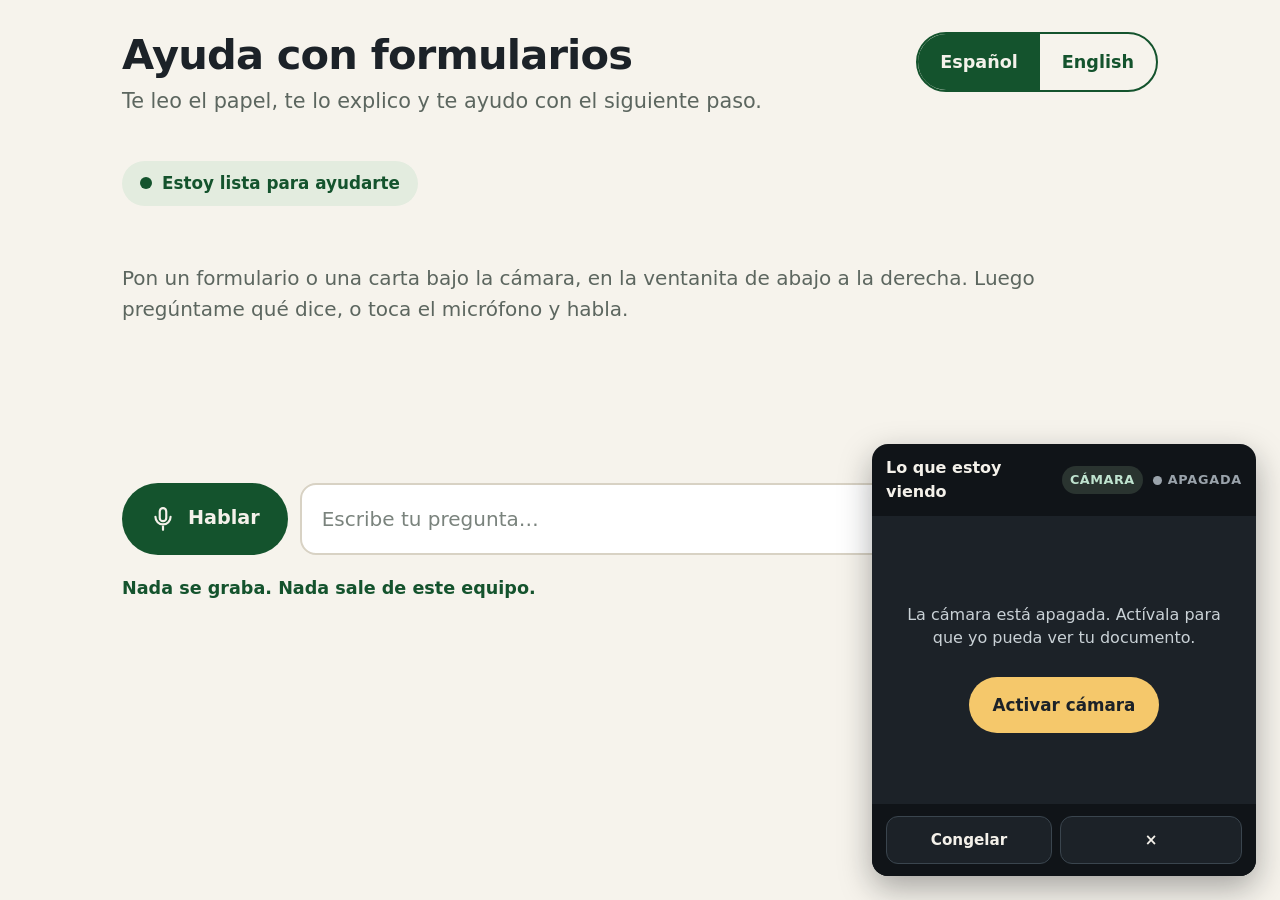
==== apps/kiosk-intercambio/index.html @ de077e96 "Initial monorepo: Intercambio kiosk prototype (agent + PiP), Shop/Nonprofit stubs, agent-backend ske" ====
<!DOCTYPE html>
<html lang="es">
<head>
<meta charset="utf-8">
<meta name="viewport" content="width=device-width, initial-scale=1">
<title>Intercambio — Ayuda con formularios</title>
<link rel="stylesheet" href="../../packages/shared-ui/pip.css">
<link rel="stylesheet" href="../../packages/shared-ui/agent.css">
<link rel="stylesheet" href="styles.css">
</head>
<body>
<main class="kiosk">
  <header class="kiosk-header">
    <div>
      <h1 data-i18n="title">Ayuda con formularios</h1>
      <p class="subtitle" data-i18n="subtitle">Te leo el papel, te lo explico y te ayudo con el siguiente paso.</p>
    </div>
    <div class="lang-toggle" role="group" aria-label="Idioma / Language">
      <button type="button" id="lang-es" aria-pressed="true">Español</button>
      <button type="button" id="lang-en" aria-pressed="false">English</button>
    </div>
  </header>

  <section class="agent" aria-label="Agente / Agent">
    <p class="agent-status" data-state="idle" id="status">
      <span class="dot" aria-hidden="true"></span>
      <span id="status-text" data-i18n="status_idle">Estoy lista para ayudarte</span>
    </p>

    <div class="chat" id="chat" aria-live="polite">
      <p class="chat-empty" id="chat-empty" data-i18n="chat_empty">Pon un formulario o una carta bajo la cámara, en la ventanita de abajo a la derecha. Luego pregúntame qué dice, o toca el micrófono y habla.</p>
    </div>

    <p class="voice-note" id="voice-note" hidden></p>

    <form class="composer" id="composer">
      <button type="button" class="mic-button" id="mic" aria-pressed="false">
        <svg viewBox="0 0 24 24" fill="none" stroke="currentColor" stroke-width="2" stroke-linecap="round" stroke-linejoin="round" aria-hidden="true"><rect x="9" y="2" width="6" height="12" rx="3"/><path d="M5 10a7 7 0 0 0 14 0"/><path d="M12 19v3"/></svg>
        <span data-i18n="mic_talk">Hablar</span>
      </button>
      <label class="visually-hidden" for="input" data-i18n="input_label">Escribe tu pregunta</label>
      <input id="input" type="text" autocomplete="off" data-i18n-placeholder="input_placeholder" placeholder="Escribe tu pregunta…">
      <button type="submit" class="send-button" data-i18n="send">Enviar</button>
    </form>

    <p class="privacy" data-i18n="privacy">Nada se graba. Nada sale de este equipo.</p>
  </section>
</main>

<!-- Picture-in-Picture: what the agent is seeing -->
<aside class="pip" id="pip" aria-label="Lo que estoy viendo">
  <div class="pip-header" id="pip-header">
    <span class="pip-title" data-i18n="pip_title">Lo que estoy viendo</span>
    <span class="pip-badge" data-i18n="pip_source">Cámara</span>
    <span class="pip-live is-off" id="pip-live" data-i18n="pip_off">Apagada</span>
  </div>
  <div class="pip-body" id="pip-body">
    <video id="pip-video" autoplay playsinline muted hidden></video>
    <canvas id="pip-canvas" aria-hidden="true"></canvas>
    <div class="pip-empty" id="pip-empty">
      <p data-i18n="pip_empty">La cámara está apagada. Actívala para que yo pueda ver tu documento.</p>
      <button type="button" class="pip-enable" id="pip-enable" data-i18n="pip_enable">Activar cámara</button>
    </div>
  </div>
  <div class="pip-controls">
    <button type="button" id="pip-freeze" disabled data-i18n="pip_freeze">Congelar</button>
    <button type="button" class="pip-close" id="pip-close" aria-label="Ocultar ventana / Hide window">×</button>
  </div>
</aside>
<button type="button" class="pip-restore" id="pip-restore" hidden data-i18n="pip_restore">Mostrar lo que veo</button>

<script src="app.js"></script>
</body>
</html>
---- packages/shared-ui/pip.css ----
/* Picture-in-Picture: what the agent is seeing.
   Shared by all kiosks. Small by default, bottom-right, always on top.
   Tap to expand full-screen; tap again to shrink. */

.pip {
  position: fixed;
  right: 24px;
  bottom: 24px;
  width: min(30vw, 420px);
  z-index: 40;
  background: #101418;
  color: #f4f1ea;
  border-radius: 16px;
  overflow: hidden;
  box-shadow: 0 12px 32px rgba(16, 20, 24, 0.35);
  cursor: pointer;
}

.pip-header {
  display: flex;
  align-items: center;
  gap: 10px;
  padding: 12px 14px;
  font-size: 1rem;
  font-weight: 700;
}

.pip-header .pip-title { flex: 1; }

.pip-badge {
  font-size: 0.8rem;
  font-weight: 700;
  letter-spacing: 0.04em;
  text-transform: uppercase;
  padding: 4px 8px;
  border-radius: 999px;
  background: #2a3430;
  color: #bfe3cf;
  white-space: nowrap;
}

.pip-live {
  display: inline-flex;
  align-items: center;
  gap: 6px;
  font-size: 0.8rem;
  font-weight: 700;
  letter-spacing: 0.06em;
  text-transform: uppercase;
  color: #7ddba0;
}

.pip-live::before {
  content: "";
  width: 9px;
  height: 9px;
  border-radius: 50%;
  background: #34c759;
}

.pip-live.is-frozen { color: #f5c86b; }
.pip-live.is-frozen::before { background: #f5c86b; }
.pip-live.is-off { color: #9aa3ab; }
.pip-live.is-off::before { background: #9aa3ab; }

.pip-body {
  position: relative;
  aspect-ratio: 4 / 3;
  background: #1c2228;
}

.pip-body video,
.pip-body canvas {
  position: absolute;
  inset: 0;
  width: 100%;
  height: 100%;
  object-fit: cover;
}

.pip-body canvas { display: none; }
.pip.is-frozen .pip-body canvas { display: block; }
.pip.is-frozen .pip-body video { visibility: hidden; }

.pip-empty {
  position: absolute;
  inset: 0;
  display: flex;
  flex-direction: column;
  align-items: center;
  justify-content: center;
  gap: 12px;
  padding: 20px;
  text-align: center;
  color: #c9d1d6;
  font-size: 1rem;
  line-height: 1.45;
}

.pip-empty[hidden] { display: none; }

.pip-controls {
  display: flex;
  gap: 8px;
  padding: 12px 14px;
  background: #101418;
}

.pip-controls button {
  flex: 1;
  min-height: 48px;
  border: 1px solid #3a454e;
  border-radius: 12px;
  background: #1c2228;
  color: #f4f1ea;
  font: inherit;
  font-size: 0.95rem;
  font-weight: 600;
  cursor: pointer;
}

.pip-controls button:hover { background: #262e35; }
.pip-controls button:focus-visible { outline: 3px solid #f5c86b; outline-offset: 2px; }

.pip-close {
  flex: 0 0 auto;
  min-width: 48px;
  padding: 0 14px;
  font-size: 1.25rem;
  line-height: 1;
}

.pip.is-expanded {
  right: 0;
  bottom: 0;
  width: 100vw;
  height: 100dvh;
  border-radius: 0;
}

.pip.is-expanded .pip-body { aspect-ratio: auto; height: calc(100dvh - 130px); }
.pip.is-expanded .pip-body video,
.pip.is-expanded .pip-body canvas { object-fit: contain; background: #000; }

.pip.is-hidden { display: none; }

.pip-restore {
  position: fixed;
  right: 24px;
  bottom: 24px;
  z-index: 40;
  min-height: 56px;
  padding: 0 20px;
  border: none;
  border-radius: 999px;
  background: #101418;
  color: #f4f1ea;
  font: inherit;
  font-size: 1rem;
  font-weight: 700;
  cursor: pointer;
  box-shadow: 0 12px 32px rgba(16, 20, 24, 0.35);
}

.pip-restore[hidden] { display: none; }
.pip-restore:focus-visible { outline: 3px solid #f5c86b; outline-offset: 2px; }
---- packages/shared-ui/agent.css ----
/* Agent main view: status, conversation, controls.
   Shared by all kiosks. Page layout and palette live in each app. */

.agent-status {
  display: inline-flex;
  align-items: center;
  gap: 10px;
  padding: 10px 18px;
  border-radius: 999px;
  font-size: 1.05rem;
  font-weight: 700;
}

.agent-status .dot {
  width: 12px;
  height: 12px;
  border-radius: 50%;
  background: currentColor;
}

.agent-status[data-state="listening"] .dot,
.agent-status[data-state="thinking"] .dot {
  animation: agent-pulse 1.1s ease-out infinite;
}

@keyframes agent-pulse {
  0% { transform: scale(1); opacity: 1; }
  50% { transform: scale(1.6); opacity: 0.55; }
  100% { transform: scale(1); opacity: 1; }
}

.chat {
  display: flex;
  flex-direction: column;
  gap: 16px;
  overflow-y: auto;
}

.chat-message {
  max-width: 46ch;
  padding: 16px 20px;
  border-radius: 16px;
  font-size: 1.25rem;
  line-height: 1.55;
}

.chat-message.user {
  align-self: flex-end;
  background: #14532d;
  color: #f4f1ea;
  border-bottom-right-radius: 4px;
}

.chat-message.agent {
  align-self: flex-start;
  background: #ffffff;
  color: #1c2228;
  border: 1px solid #d8d2c4;
  border-bottom-left-radius: 4px;
}

.chat-message .who {
  display: block;
  margin-bottom: 6px;
  font-size: 0.85rem;
  font-weight: 700;
  letter-spacing: 0.05em;
  text-transform: uppercase;
  opacity: 0.75;
}

.chat-empty {
  color: #5c665f;
  font-size: 1.25rem;
  line-height: 1.55;
}

.mic-button {
  display: inline-flex;
  align-items: center;
  justify-content: center;
  gap: 12px;
  min-height: 72px;
  min-width: 72px;
  padding: 0 28px;
  border: none;
  border-radius: 999px;
  background: #14532d;
  color: #f4f1ea;
  font: inherit;
  font-size: 1.2rem;
  font-weight: 700;
  cursor: pointer;
}

.mic-button:hover { background: #0f4023; }
.mic-button:focus-visible { outline: 3px solid #f5c86b; outline-offset: 3px; }
.mic-button[aria-pressed="true"] { background: #b3261e; }
.mic-button:disabled { background: #8a938c; cursor: not-allowed; }

.mic-button svg { width: 26px; height: 26px; flex: none; }

.lang-toggle {
  display: inline-flex;
  border: 2px solid #14532d;
  border-radius: 999px;
  overflow: hidden;
}

.lang-toggle button {
  min-height: 56px;
  padding: 0 22px;
  border: none;
  background: transparent;
  color: #14532d;
  font: inherit;
  font-size: 1.1rem;
  font-weight: 700;
  cursor: pointer;
}

.lang-toggle button[aria-pressed="true"] {
  background: #14532d;
  color: #f4f1ea;
}

.lang-toggle button:focus-visible { outline: 3px solid #f5c86b; outline-offset: 2px; }
---- apps/kiosk-intercambio/styles.css ----
/* Intercambio kiosk — page layout and palette.
   Shared PiP + agent styles live in packages/shared-ui/. */

:root {
  --ink: #1c2228;
  --paper: #f6f3ec;
  --green: #14532d;
  --green-dark: #0f4023;
  --amber: #f5c86b;
  --muted: #5c665f;
  --line: #d8d2c4;
}

* { box-sizing: border-box; }

html, body { margin: 0; padding: 0; }

body {
  background: var(--paper);
  color: var(--ink);
  font-family: system-ui, -apple-system, "Segoe UI", Roboto, sans-serif;
  font-size: 18px;
  line-height: 1.5;
}

::selection { background: var(--amber); color: var(--ink); }

:focus-visible { outline: 3px solid var(--amber); outline-offset: 2px; }

.visually-hidden {
  position: absolute;
  width: 1px; height: 1px;
  overflow: hidden;
  clip: rect(0 0 0 0);
  white-space: nowrap;
}

.kiosk {
  min-height: 100dvh;
  max-width: 1100px;
  margin: 0 auto;
  padding: 32px 32px 220px;
  display: flex;
  flex-direction: column;
  gap: 28px;
}

.kiosk-header {
  display: flex;
  align-items: flex-start;
  justify-content: space-between;
  gap: 24px;
  flex-wrap: wrap;
}

.kiosk-header h1 {
  margin: 0 0 8px;
  font-size: 2.6rem;
  line-height: 1.1;
  letter-spacing: -0.02em;
  text-wrap: balance;
}

.subtitle {
  margin: 0;
  font-size: 1.3rem;
  line-height: 1.45;
  color: var(--muted);
  max-width: 60ch;
}

.agent {
  display: flex;
  flex-direction: column;
  gap: 20px;
}

.agent-status { background: #e3ecdf; color: var(--green); align-self: flex-start; }
.agent-status[data-state="listening"] { background: #fdf0c8; color: #6b4d00; }
.agent-status[data-state="thinking"] { background: #e0e7f2; color: #1e3a6e; }
.agent-status[data-state="speaking"] { background: #e3ecdf; color: var(--green); }

.chat { min-height: 220px; }

.voice-note {
  margin: 0;
  padding: 14px 18px;
  border-radius: 12px;
  background: #fdf0c8;
  color: #6b4d00;
  font-size: 1.1rem;
  line-height: 1.5;
}

.composer {
  display: flex;
  gap: 12px;
  align-items: stretch;
  flex-wrap: wrap;
}

.composer input {
  flex: 1;
  min-width: 220px;
  min-height: 72px;
  padding: 0 20px;
  border: 2px solid var(--line);
  border-radius: 16px;
  background: #fff;
  color: var(--ink);
  font: inherit;
  font-size: 1.25rem;
}

.composer input::placeholder { color: #7a837d; }
.composer input:focus { border-color: var(--green); outline: none; }

.send-button {
  min-height: 72px;
  padding: 0 32px;
  border: none;
  border-radius: 999px;
  background: var(--green);
  color: #f4f1ea;
  font: inherit;
  font-size: 1.2rem;
  font-weight: 700;
  cursor: pointer;
}

.send-button:hover { background: var(--green-dark); }

.privacy {
  margin: 0;
  font-size: 1.1rem;
  font-weight: 700;
  color: var(--green);
}

.pip-enable {
  min-height: 56px;
  padding: 0 24px;
  border: none;
  border-radius: 999px;
  background: var(--amber);
  color: var(--ink);
  font: inherit;
  font-size: 1.05rem;
  font-weight: 700;
  cursor: pointer;
}

/* The PiP sits bottom-right over the page; leave room for it. */
@media (max-width: 700px) {
  .kiosk { padding: 20px 16px 300px; }
  .kiosk-header h1 { font-size: 2rem; }
  .subtitle { font-size: 1.15rem; }
  .chat-message { font-size: 1.15rem; }
  .composer input, .send-button, .mic-button { min-height: 64px; }
  .composer input { flex-basis: 100%; }
}
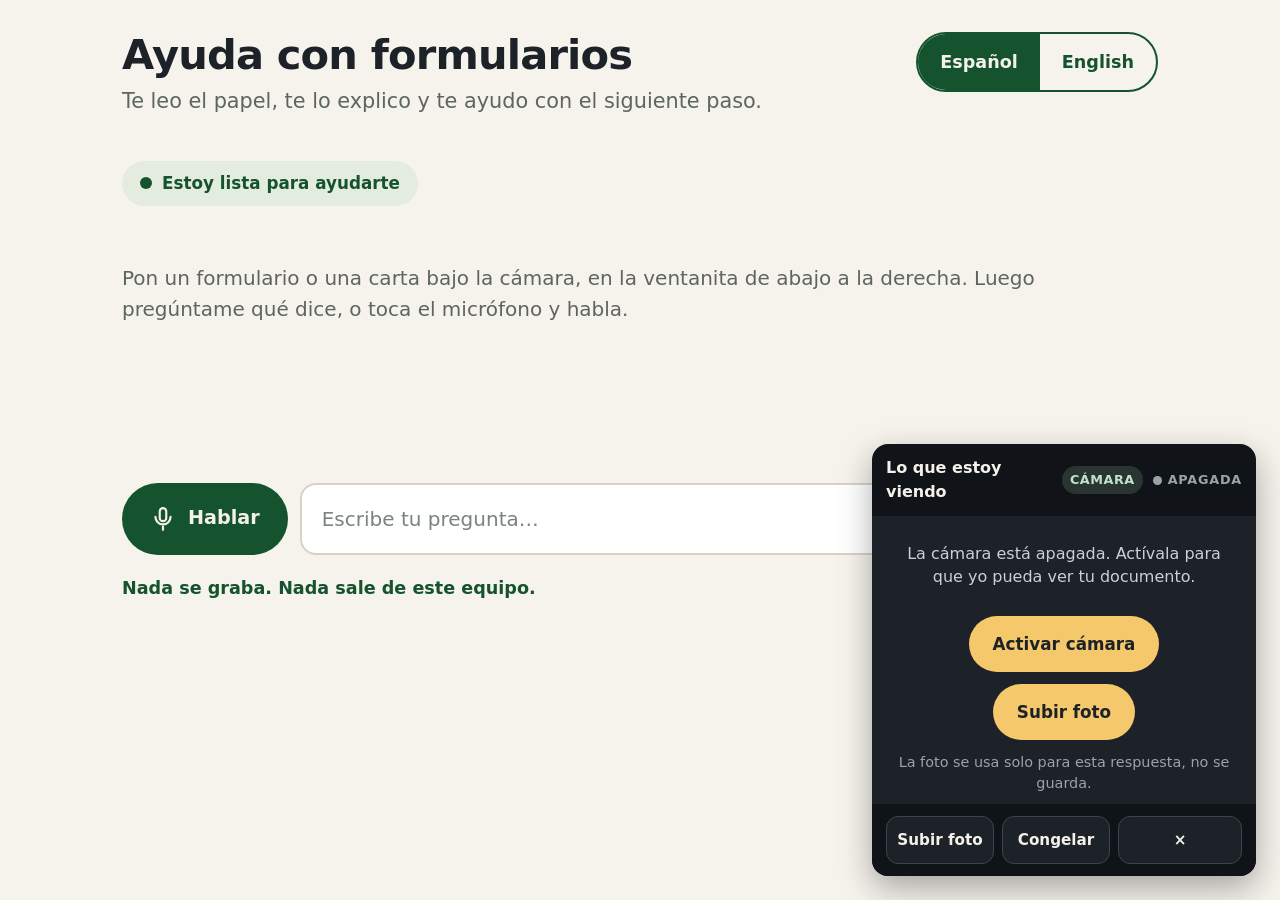
==== commit 54885ff5: "Wire backend to Ollama, add remote upload mode, concurrency guard (2), Cloudflare Tunnel setup for J" ====
--- a/apps/kiosk-intercambio/index.html
+++ b/apps/kiosk-intercambio/index.html
@@ -51,21 +51,26 @@
 <aside class="pip" id="pip" aria-label="Lo que estoy viendo">
   <div class="pip-header" id="pip-header">
     <span class="pip-title" data-i18n="pip_title">Lo que estoy viendo</span>
-    <span class="pip-badge" data-i18n="pip_source">Cámara</span>
+    <span class="pip-badge" id="pip-badge" data-i18n="pip_source">Cámara</span>
     <span class="pip-live is-off" id="pip-live" data-i18n="pip_off">Apagada</span>
   </div>
   <div class="pip-body" id="pip-body">
     <video id="pip-video" autoplay playsinline muted hidden></video>
+    <img id="pip-img" hidden alt="">
     <canvas id="pip-canvas" aria-hidden="true"></canvas>
     <div class="pip-empty" id="pip-empty">
       <p data-i18n="pip_empty">La cámara está apagada. Actívala para que yo pueda ver tu documento.</p>
       <button type="button" class="pip-enable" id="pip-enable" data-i18n="pip_enable">Activar cámara</button>
+      <button type="button" class="pip-enable pip-upload" id="pip-upload-empty" data-i18n="pip_upload">Subir foto</button>
+      <p class="pip-note" data-i18n="pip_upload_note">La foto se usa solo para esta respuesta, no se guarda.</p>
     </div>
   </div>
   <div class="pip-controls">
+    <button type="button" id="pip-upload" data-i18n="pip_upload">Subir foto</button>
     <button type="button" id="pip-freeze" disabled data-i18n="pip_freeze">Congelar</button>
     <button type="button" class="pip-close" id="pip-close" aria-label="Ocultar ventana / Hide window">×</button>
   </div>
+  <input type="file" id="pip-file" accept="image/*" hidden>
 </aside>
 <button type="button" class="pip-restore" id="pip-restore" hidden data-i18n="pip_restore">Mostrar lo que veo</button>
 
--- a/packages/shared-ui/pip.css
+++ b/packages/shared-ui/pip.css
@@ -70,13 +70,16 @@
 }
 
 .pip-body video,
-.pip-body canvas {
+.pip-body canvas,
+.pip-body img {
   position: absolute;
   inset: 0;
   width: 100%;
   height: 100%;
   object-fit: cover;
 }
+
+.pip-body img { object-fit: contain; background: #000; }
 
 .pip-body canvas { display: none; }
 .pip.is-frozen .pip-body canvas { display: block; }
@@ -98,6 +101,12 @@
 }
 
 .pip-empty[hidden] { display: none; }
+
+.pip-note {
+  margin: 0;
+  font-size: 0.9rem;
+  color: #9aa3ab;
+}
 
 .pip-controls {
   display: flex;
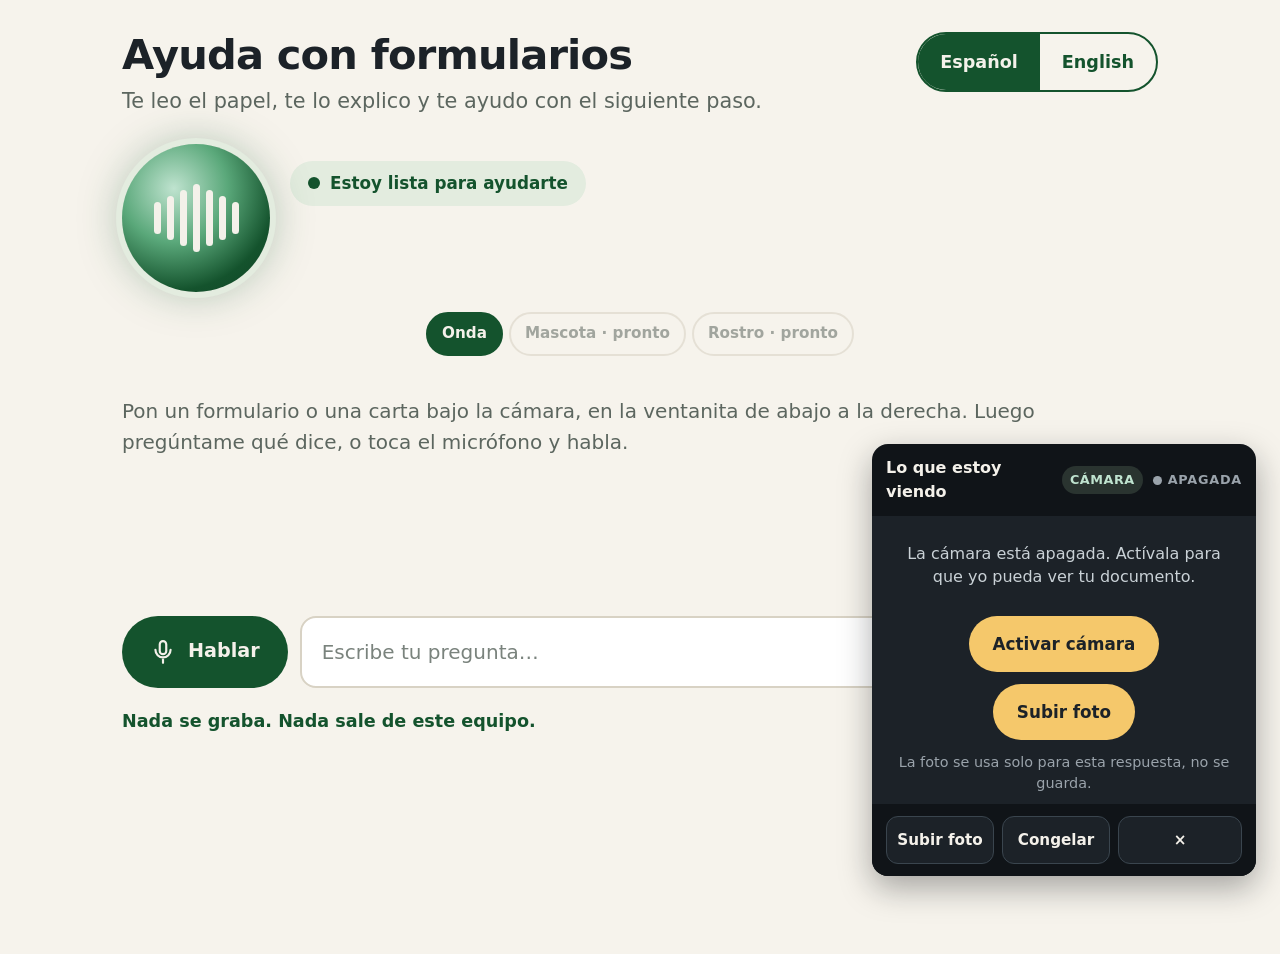
==== commit 0aa1abf0: "Add animated waveform/orb agent visual (Phase 1); roadmap for mascot (Phase 2) and face avatar (Phas" ====
--- a/apps/kiosk-intercambio/index.html
+++ b/apps/kiosk-intercambio/index.html
@@ -22,10 +22,21 @@
   </header>
 
   <section class="agent" aria-label="Agente / Agent">
-    <p class="agent-status" data-state="idle" id="status">
-      <span class="dot" aria-hidden="true"></span>
-      <span id="status-text" data-i18n="status_idle">Estoy lista para ayudarte</span>
-    </p>
+    <div class="agent-visual-row">
+      <div class="agent-visual" id="agent-visual" data-visual="waveform" data-state="idle" data-looking="false" aria-hidden="true">
+        <div class="orb-bars"><i></i><i></i><i></i><i></i><i></i><i></i><i></i></div>
+      </div>
+      <p class="agent-status" data-state="idle" id="status">
+        <span class="dot" aria-hidden="true"></span>
+        <span id="status-text" data-i18n="status_idle">Estoy lista para ayudarte</span>
+      </p>
+    </div>
+    <div class="visual-switch" role="group" aria-label="Aspecto / Look">
+      <button type="button" id="visual-waveform" aria-pressed="true" data-i18n="visual_waveform">Onda</button>
+      <button type="button" id="visual-mascot" aria-pressed="false" aria-disabled="true" data-i18n="visual_mascot">Mascota · pronto</button>
+      <button type="button" id="visual-face" aria-pressed="false" aria-disabled="true" data-i18n="visual_face">Rostro · pronto</button>
+    </div>
+    <p class="visual-soon" id="visual-soon" hidden></p>
 
     <div class="chat" id="chat" aria-live="polite">
       <p class="chat-empty" id="chat-empty" data-i18n="chat_empty">Pon un formulario o una carta bajo la cámara, en la ventanita de abajo a la derecha. Luego pregúntame qué dice, o toca el micrófono y habla.</p>
--- a/packages/shared-ui/agent.css
+++ b/packages/shared-ui/agent.css
@@ -99,6 +99,134 @@
 .mic-button:disabled { background: #8a938c; cursor: not-allowed; }
 
 .mic-button svg { width: 26px; height: 26px; flex: none; }
+
+/* Agent visual — Phase 1: animated waveform / orb.
+   Plain CSS/SVG, no assets, no network. The orb is the agent's face;
+   the status text beside it is always the real state indicator. */
+.agent-visual-row {
+  display: flex;
+  align-items: center;
+  gap: 20px;
+  flex-wrap: wrap;
+}
+
+.agent-visual {
+  --level: 0.35; /* mic level 0..1 when an analyser is running, else idle */
+  flex: none;
+  width: 148px;
+  height: 148px;
+  border-radius: 50%;
+  position: relative;
+  transition: transform 0.6s ease;
+  background:
+    radial-gradient(circle at 35% 30%, #bfe3cf 0%, #5aa87a 38%, #14532d 72%, #0f4023 100%);
+  box-shadow: 0 0 0 6px #e3ecdf, 0 0 44px rgba(20, 83, 45, 0.35);
+}
+/* Spinning ring: only visible while thinking. */
+.agent-visual::before {
+  content: "";
+  position: absolute;
+  inset: -10px;
+  border-radius: 50%;
+  border: 4px solid transparent;
+  border-top-color: #1e3a6e;
+  border-right-color: #f5c86b;
+  opacity: 0;
+}
+.agent-visual[data-state="thinking"]::before {
+  opacity: 1;
+  animation: orb-spin 2.2s linear infinite;
+}
+@keyframes orb-spin { to { transform: rotate(360deg); } }
+
+/* Waveform bars across the orb. */
+.orb-bars {
+  position: absolute;
+  inset: 0;
+  display: flex;
+  align-items: center;
+  justify-content: center;
+  gap: 6px;
+}
+.orb-bars i {
+  width: 7px;
+  border-radius: 99px;
+  background: #f4f1ea;
+  height: 22%;
+  animation: orb-breathe 4s ease-in-out infinite;
+}
+.orb-bars i:nth-child(1) { animation-delay: -0.4s; }
+.orb-bars i:nth-child(2) { animation-delay: -1.2s; height: 30%; }
+.orb-bars i:nth-child(3) { animation-delay: -0.8s; height: 38%; }
+.orb-bars i:nth-child(4) { animation-delay: -1.6s; height: 46%; }
+.orb-bars i:nth-child(5) { animation-delay: -0.2s; height: 38%; }
+.orb-bars i:nth-child(6) { animation-delay: -1.0s; height: 30%; }
+.orb-bars i:nth-child(7) { animation-delay: -1.4s; height: 22%; }
+@keyframes orb-breathe {
+  0%, 100% { transform: scaleY(0.55); }
+  50% { transform: scaleY(1); }
+}
+.agent-visual[data-state="listening"] .orb-bars i {
+  animation: orb-listen 0.7s ease-in-out infinite alternate;
+  /* Mic level (when measured) stretches the bars; without it the
+     animation above is just a gentle ripple, not a fake meter. */
+  transform: scaleY(calc(0.5 + var(--level)));
+}
+.agent-visual[data-state="listening"] .orb-bars i:nth-child(odd) { animation-duration: 0.55s; }
+.agent-visual[data-state="thinking"] .orb-bars i { animation: orb-breathe 1.6s ease-in-out infinite; }
+.agent-visual[data-state="speaking"] .orb-bars i { animation: orb-speak 0.45s ease-in-out infinite alternate; }
+.agent-visual[data-state="speaking"] .orb-bars i:nth-child(2) { animation-delay: -0.15s; }
+.agent-visual[data-state="speaking"] .orb-bars i:nth-child(4) { animation-delay: -0.3s; }
+.agent-visual[data-state="speaking"] .orb-bars i:nth-child(6) { animation-delay: -0.1s; }
+@keyframes orb-listen { from { transform: scaleY(0.5); } to { transform: scaleY(1.5); } }
+@keyframes orb-speak { from { transform: scaleY(0.6); } to { transform: scaleY(1.7); } }
+
+/* Glance at the PiP (bottom-right): subtle shift toward the document. */
+.agent-visual[data-looking="true"] { transform: translate(16px, 10px) scale(0.97); }
+
+/* Visual-mode switch: small, corner, waveform active, others coming soon. */
+.visual-switch {
+  display: inline-flex;
+  gap: 6px;
+  /* No margin-left:auto: the PiP sits fixed bottom-right and would
+     cover a switch pushed to the right edge. */
+  align-self: center;
+}
+.visual-switch button {
+  min-height: 44px;
+  padding: 0 14px;
+  border: 2px solid var(--line, #d8d2c4);
+  border-radius: 999px;
+  background: transparent;
+  color: #5c665f;
+  font: inherit;
+  font-size: 0.95rem;
+  font-weight: 700;
+  cursor: pointer;
+}
+.visual-switch button[aria-pressed="true"] {
+  border-color: #14532d;
+  background: #14532d;
+  color: #f4f1ea;
+}
+.visual-switch button:disabled,
+.visual-switch button[aria-disabled="true"] { opacity: 0.55; }
+
+.visual-soon {
+  margin: 0;
+  padding: 14px 18px;
+  border-radius: 12px;
+  background: #e0e7f2;
+  color: #1e3a6e;
+  font-size: 1.05rem;
+}
+.visual-soon[hidden] { display: none; }
+
+@media (prefers-reduced-motion: reduce) {
+  .agent-visual, .agent-visual::before, .orb-bars i { animation: none !important; }
+  .agent-visual { transition: none; }
+  .agent-visual[data-state="thinking"]::before { opacity: 0.4; }
+}
 
 .lang-toggle {
   display: inline-flex;
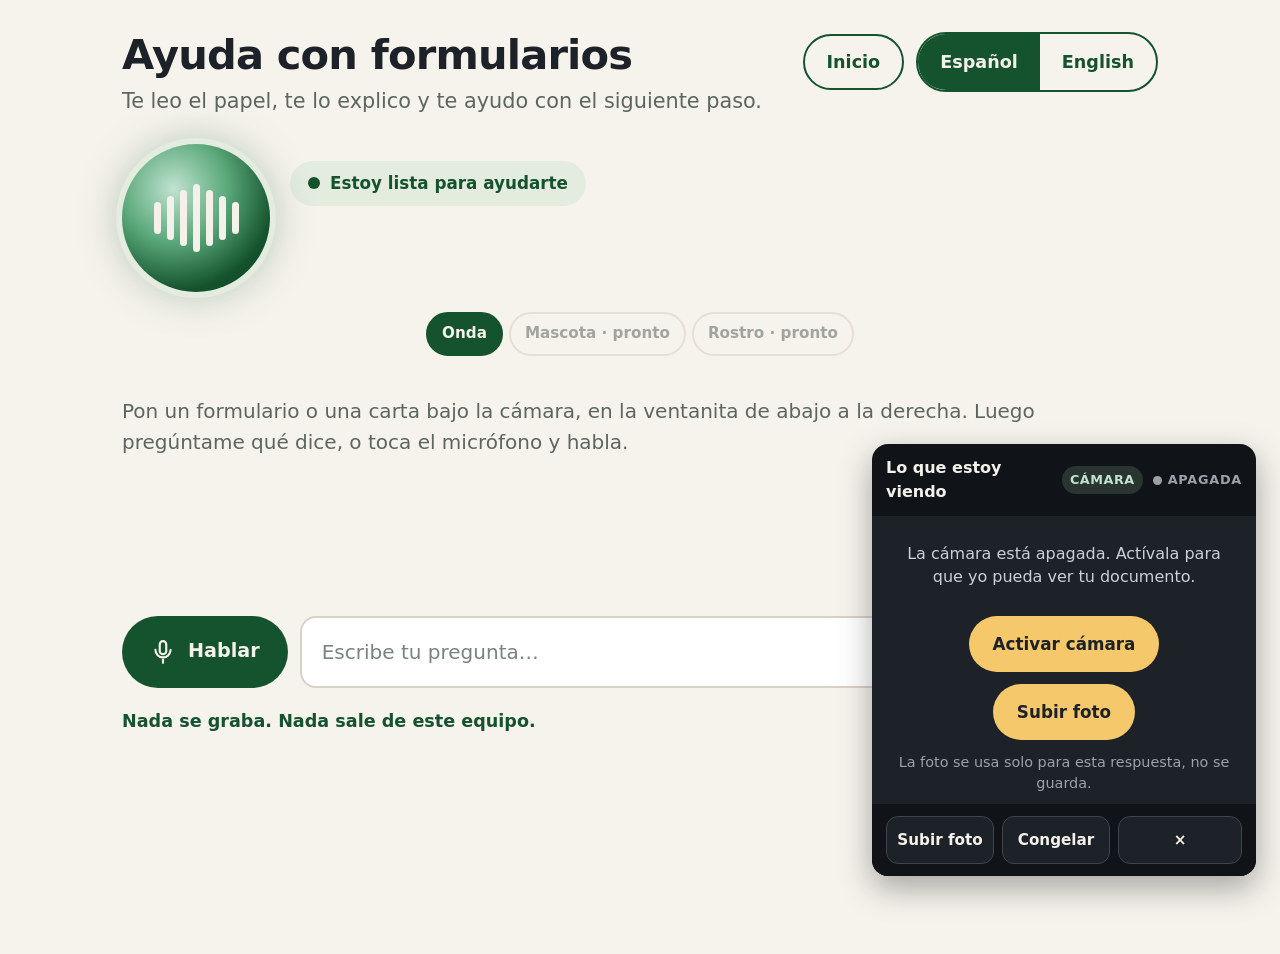
==== commit 7b75863f: "Add Home button and idle reset to the kiosk; match selector look The kiosk gets an "Inicio / Home" b" ====
--- a/apps/kiosk-intercambio/index.html
+++ b/apps/kiosk-intercambio/index.html
@@ -15,9 +15,12 @@
       <h1 data-i18n="title">Ayuda con formularios</h1>
       <p class="subtitle" data-i18n="subtitle">Te leo el papel, te lo explico y te ayudo con el siguiente paso.</p>
     </div>
-    <div class="lang-toggle" role="group" aria-label="Idioma / Language">
-      <button type="button" id="lang-es" aria-pressed="true">Español</button>
-      <button type="button" id="lang-en" aria-pressed="false">English</button>
+    <div class="header-actions">
+      <a class="home-button" id="home" href="../launcher/" data-i18n="home">Inicio</a>
+      <div class="lang-toggle" role="group" aria-label="Idioma / Language">
+        <button type="button" id="lang-es" aria-pressed="true">Español</button>
+        <button type="button" id="lang-en" aria-pressed="false">English</button>
+      </div>
     </div>
   </header>
 
--- a/packages/shared-ui/agent.css
+++ b/packages/shared-ui/agent.css
@@ -228,6 +228,23 @@
   .agent-visual[data-state="thinking"]::before { opacity: 0.4; }
 }
 
+.header-actions { display: flex; align-items: center; gap: 12px; flex-wrap: wrap; }
+
+.home-button {
+  display: inline-flex;
+  align-items: center;
+  min-height: 56px;
+  padding: 0 22px;
+  border: 2px solid #14532d;
+  border-radius: 999px;
+  color: #14532d;
+  font-size: 1.1rem;
+  font-weight: 700;
+  text-decoration: none;
+}
+
+.home-button:focus-visible { outline: 3px solid #f5c86b; outline-offset: 2px; }
+
 .lang-toggle {
   display: inline-flex;
   border: 2px solid #14532d;
